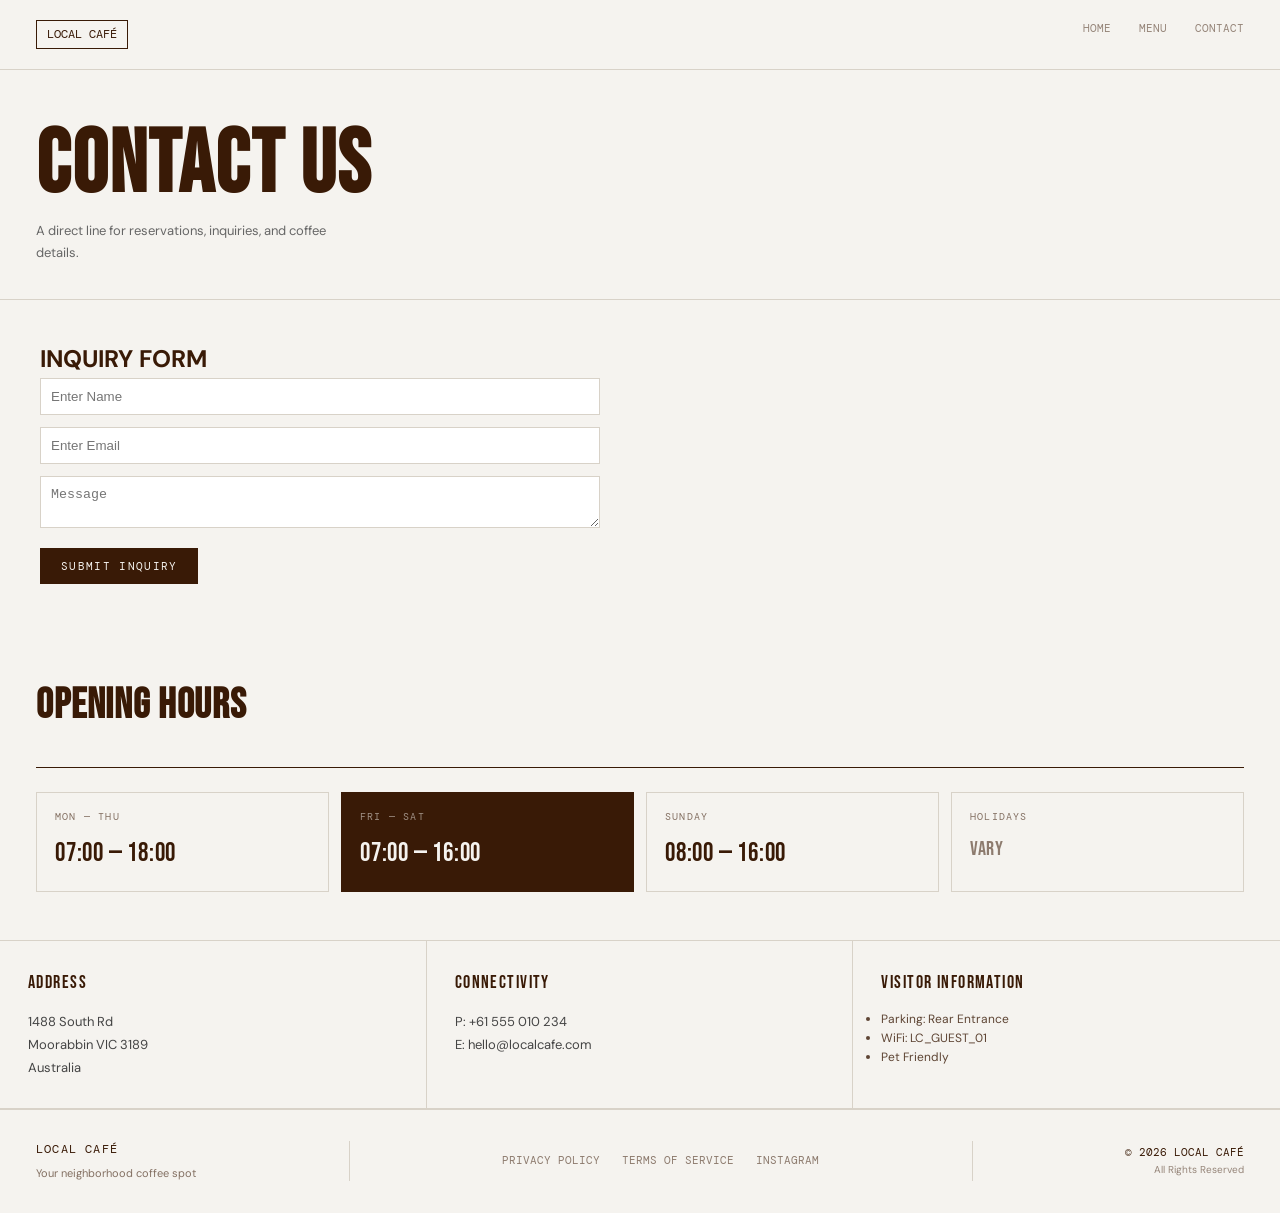
==== contact.html @ 8ab83c42 "first commit" ====
<!DOCTYPE html>
<html lang="en">
<head>
  <meta charset="UTF-8" />
  <meta name="viewport" content="width=device-width, initial-scale=1.0"/>
  <title>Contact - Local Café</title>

  <link rel="preconnect" href="https://fonts.googleapis.com">
  <link rel="preconnect" href="https://fonts.gstatic.com" crossorigin>
  <link href="https://fonts.googleapis.com/css2?family=Bebas+Neue&family=DM+Mono&family=DM+Sans&display=swap" rel="stylesheet">

  <link rel="stylesheet" href="style.css">
</head>

<body>

<div id="page-contact">

  <!-- NAV -->
  <nav>
    <div class="nav-logo">Local Café</a></div>
    <div class="nav-links">
      <a href="./index.html">Home</a>
      <a href="./menu.html">Menu</a>
      <a href="./contact.html" class="active">Contact</a>
    </div>
  </nav>

  <main>

    <div class="page-header">
      <div class="page-header-left">
        <h1>CONTACT US</h1>
        <p>A direct line for reservations, inquiries, and coffee details.</p>
      </div>
    </div>

    <div class="contact-grid">
      <!-- FORM -->
      <div class="inquiry-panel">
        <h2>INQUIRY FORM</h2>

        <input class="form-control" placeholder="Enter Name">
        <input class="form-control" placeholder="Enter Email">
        <textarea class="form-control" placeholder="Message"></textarea>

        <button class="btn btn-dark">Submit Inquiry</button>
      </div>

      <!-- MAP -->
      <div class="map-panel">
        <div class="map-placeholder">
          <!-- Map would be embedded here -->
           <iframe 
            src="https://www.google.com/maps?q=Moorabbin%20VIC&output=embed"
            width="100%" 
            height="300" 
            style="border:0;"
            allowfullscreen>
            </iframe>
        </div>
      </div>
    </div>

        <!-- Hours -->
    <section class="hours-section">
      <div class="hours-header">
        <h2>OPENING HOURS</h2>
      </div>

      <div class="hours-rule"></div>

      <div class="hours-grid">
        <div class="hours-card">
          <div class="hours-day">Mon — Thu</div>
          <div class="hours-time">07:00 — 18:00</div>
        </div>

        <div class="hours-card highlight">
          <div class="hours-day">Fri — Sat</div>
          <div class="hours-time">07:00 — 16:00</div>
        </div>

        <div class="hours-card">
          <div class="hours-day">Sunday</div>
          <div class="hours-time">08:00 — 16:00</div>
        </div>

        <div class="hours-card">
          <div class="hours-day">Holidays</div>
          <div class="hours-time" style="font-size:20px;opacity:0.55;">Vary</div>
        </div>
      </div>
    </section>

   <!-- Info Row -->
    <div class="contact-info-row">
      <div class="info-card">
        <div class="info-card-title">ADDRESS</div>
        <address>
          1488 South Rd<br>
          Moorabbin VIC 3189<br>
          Australia
        </address>
      </div>
      <div class="info-card">
        <div class="info-card-title">CONNECTIVITY</div>
        <p>
          P: +61 555 010 234<br>
          E: hello@localcafe.com
        </p>
      </div>
      <div class="info-card">
        <div class="info-card-title">Visitor Information</div>
        <ul class="bullet-list">
          <li>Parking: Rear Entrance</li>
          <li>WiFi: LC_GUEST_01</li>
          <li>Pet Friendly</li>
        </ul>
      </div>
    </div>
  </main>

 <!-- FOOTER -->
<footer class="footer">
  
  <div class="footer-left">
    <div class="footer-logo">Local Café</div>
    <p class="footer-tag">Your neighborhood coffee spot</p>
  </div>

  <div class="footer-divider"></div>

  <div class="footer-center">
    <a href="#">Privacy Policy</a>
    <a href="#">Terms of Service</a>
    <a href="#">Instagram</a>
  </div>

  <div class="footer-divider"></div>

  <div class="footer-right">
    <div class="footer-copy">© 2026 Local Café</div>
    <div class="footer-small">All Rights Reserved</div>
  </div>

</footer>

</div>

</body>
</html>
---- style.css ----
*, *::before, *::after {
  box-sizing: border-box;
  margin: 0;
  padding: 0;
}


:root {
  --black: #391a06;
  --white: #f5f3ef;
  --cream: #bcad97;
  --border: #d8d2c8;

  --mono: 'DM Mono', monospace;
  --sans: 'DM Sans', sans-serif;
  --display: 'Bebas Neue', sans-serif;
}

/* BASE + ANIMATION */
body {
  font-family: var(--sans);
  background: var(--white);
  color: var(--black);
  line-height: 1.6;
  animation: fadeIn 0.8s ease-in;
}

@keyframes fadeIn {
  from { opacity: 0; transform: translateY(10px); }
  to { opacity: 1; transform: translateY(0); }
}

/* NAV (smooth hover) */
nav {
  display: flex;
  justify-content: space-between;
  padding: 20px 36px;
  border-bottom: 1px solid var(--border);
  position: sticky;
  top: 0;
  background: var(--white);
  z-index: 10;
}

.nav-logo {
  font-family: var(--mono);
  font-size: 12px;
  border: 1px solid var(--black);
  padding: 4px 10px;
  text-transform: uppercase;
}

.nav-links {
  display: flex;
  gap: 28px;
}

.nav-links a {
  text-decoration: none;
  font-size: 11px;
  text-transform: uppercase;
  font-family: var(--mono);
  color: var(--black);
  opacity: 0.5;
  transition: all 0.3s ease;
  position: relative;
}

.nav-links a:hover {
  opacity: 1;
}

.nav-links a::after {
  content: "";
  position: absolute;
  left: 0;
  bottom: -4px;
  width: 0%;
  height: 1px;
  background: var(--black);
  transition: 0.3s;
}

.nav-links a:hover::after {
  width: 100%;
}

/* HERO (image + zoom effect) */
.hero {
  display: grid;
  grid-template-columns: 1fr 1fr;
  border-bottom: 1px solid var(--border);
  overflow: hidden;
}

.hero-left {
  padding: 70px;
}

.hero-left h1 {
  font-family: var(--display);
  font-size: clamp(70px, 8vw, 120px);
  line-height: 0.9;
}

.hero-tagline {
  background: var(--black);
  color: var(--white);
  display: inline-block;
  padding: 6px 12px;
  font-size: 11px;
  margin-top: 12px;
}

/* HERO IMAGE */
.hero-right {
  background: url('./images/IMG_005.jpg');
  background-size: cover;
  background-position: center;
  transition: transform 0.6s ease;
}

.hero-right:hover {
  transform: scale(1.05);
}

@media (max-width: 768px) {

  .hero {
    grid-template-columns: 1fr;
  }

  .hero-left {
    padding: 30px;
    text-align: center;
  }

  .hero-left h1 {
    font-size: clamp(42px, 10vw, 70px);
  }

  .hero-right {
    height: 280px;
    transform: none;
  }
}

/* SECTIONS (hover lift) */
.about-section,
.hours-section,
.menu-section,
.contact-grid {
  transition: transform 0.3s ease;
}

.about-section:hover,
.menu-section:hover {
  transform: translateY(-3px);
}

/* ABOUT IMAGE*/
.about-section {
  display: grid;
  grid-template-columns: 1fr 1fr;
  border-bottom: 1px solid var(--border);
}

.about-img {
  background: url('./images/IMG_0017.jpg');
  background-size: cover;
  background-position: center;
  min-height: 400px;
}

.about-content {
  padding: 60px;
}

.about-content h2 {
  font-family: var(--display);
  font-size: 55px;
}

@media (max-width: 768px) {

  .about-section {
    grid-template-columns: 1fr;
  }

  .about-content {
    padding: 24px;
  }

  .about-content h2 {
    font-size: 36px;
  }

  .about-img {
    min-height: 250px;
  }
}

/*HOURS (card hover) */
    /* Hours Section */
    .hours-section {
      padding: 48px 36px;
      border-bottom: 1px solid var(--border);
    }

    .hours-header {
      display: flex;
      align-items: baseline;
      justify-content: space-between;
      margin-bottom: 28px;
    }

    .hours-header h2 {
      font-family: var(--display);
      font-size: 42px;
      letter-spacing: 0.02em;
    }

    .hours-updated {
      font-family: var(--mono);
      font-size: 10px;
      letter-spacing: 0.1em;
      text-transform: uppercase;
      opacity: 0.45;
    }

    .hours-rule {
      height: 1px;
      background: var(--black);
      margin-bottom: 24px;
    }

    .hours-grid {
      display: grid;
      grid-template-columns: repeat(4, 1fr);
      gap: 12px;
    }

    .hours-card {
      border: 1px solid var(--border);
      padding: 16px 18px;
    }

    .hours-card.highlight {
      background: var(--black);
      color: var(--white);
      border-color: var(--black);
    }

    .hours-day {
      font-family: var(--mono);
      font-size: 10px;
      letter-spacing: 0.12em;
      text-transform: uppercase;
      opacity: 0.6;
      margin-bottom: 8px;
    }

    .hours-time {
      font-family: var(--display);
      font-size: 26px;
      letter-spacing: 0.03em;
    }

    .hours-card.highlight .hours-day { opacity: 0.55; }

  @media (max-width: 768px) {
  .hours-grid {
    grid-template-columns: repeat(2, 1fr);
  }
  .hours-header {
    flex-direction: column;
    align-items: flex-start;
    gap: 10px;
  }
  .hours-card {
    padding: 14px;
  }
  .hours-time {
    font-size: 22px;
  }
}

 /* CTA Banner */
    .cta-banner {
      background: var(--black);
      color: var(--white);
      padding: 72px 36px;
      text-align: center;
      display: flex;
      flex-direction: column;
      align-items: center;
      gap: 20px;
    }

    .cta-banner h2 {
      font-family: var(--display);
      font-size: clamp(42px, 7vw, 80px);
      letter-spacing: 0.04em;
    }

    .cta-banner p {
      font-size: 14px;
      opacity: 0.65;
      max-width: 380px;
      line-height: 1.7;
    }
      .cta-btn-group { display: flex; gap: 12px; flex-wrap: wrap; justify-content: center; }
  .btn {
      font-family: var(--mono);
      font-size: 11px;
      letter-spacing: 0.12em;
      text-transform: uppercase;
      padding: 12px 24px;
      border: 1px solid currentColor;
      cursor: pointer;
      text-decoration: none;
      transition: background 0.2s, color 0.2s;
      display: inline-block;
    }

    .btn-primary {
      background: var(--white);
      color: var(--black);
      border-color: var(--white);
    }
    .btn-primary:hover { background: var(--cream); }

    .btn-outline {
      background: transparent;
      color: var(--white);
      border-color: rgba(255,255,255,0.4);
    }
    .btn-outline:hover { border-color: var(--white); background: rgba(255,255,255,0.08); }

    .btn-dark {
      background: var(--black);
      color: var(--white);
      border-color: var(--black);
    }
    .btn-dark:hover { background: #333; }

    .btn-sm {
      font-family: var(--mono);
      font-size: 10px;
      letter-spacing: 0.1em;
      text-transform: uppercase;
      padding: 6px 14px;
      border: 1px solid var(--border);
      cursor: pointer;
      background: transparent;
      transition: background 0.15s;
    }
    .btn-sm:hover { background: var(--cream); }
    
/* MENU (image cards) */
.menu-grid-4 {
  display: grid;
  grid-template-columns: repeat(4, 1fr);
}

.menu-grid-3 {
  display: grid;
  grid-template-columns: repeat(3, 1fr);
}

.menu-card {
  border: 1px solid var(--border);
  padding: 18px;
  transition: 0.3s ease;
  background: white;
}

.menu-card:hover {
  transform: translateY(-6px);
  box-shadow: 0 10px 20px rgba(0,0,0,0.08);
}

/* MENU IMAGES */
  .page-header {
      padding: 52px 36px 36px;
      border-bottom: 1px solid var(--border);
      display: flex;
      align-items: flex-end;
      justify-content: space-between;
      gap: 24px;
    }
 
    .page-header-left h1 {
      font-family: var(--display);
      font-size: clamp(52px, 8vw, 88px);
      line-height: 1;
      letter-spacing: 0.02em;
    }
 
    .page-header-left p {
      font-size: 13px;
      color: #666;
      max-width: 320px;
      margin-top: 10px;
      line-height: 1.65;
    }
 
    .menu-section {
      padding: 48px 36px;
      border-bottom: 1px solid var(--border);
    }
 
    .menu-section-title {
      font-family: var(--display);
      font-size: 28px;
      letter-spacing: 0.06em;
      margin-bottom: 4px;
    }
 
    .menu-rule { height: 1px; background: var(--black); margin-bottom: 28px; }
 
  /* Coffee cards — 4 col */
    .menu-grid-4 {
      display: grid;
      grid-template-columns: repeat(4, 1fr);
      gap: 1px;
      background: var(--border);
      border: 1px solid var(--border);
}

/* Food cards — 3 col */
    .menu-grid-3 {
      display: grid;
      grid-template-columns: repeat(3, 1fr);
      gap: 1px;
      background: var(--border);
      border: 1px solid var(--border);
}
 
    .menu-card {
      background: var(--white);
      display: flex;
      flex-direction: column;
    }
 
    .menu-card-img {
      aspect-ratio: 4/3;
      background: var(--cream);
      position: relative;
      display: flex;
      align-items: center;
      justify-content: center;
      overflow: hidden;
    }
 
    .menu-card-body { padding: 14px 16px 16px; display: flex; flex-direction: column; gap: 8px; flex: 1; }
 
    .menu-card-top {
      display: flex;
      justify-content: space-between;
      align-items: baseline;
    }
 
    .menu-card-name {
      font-family: var(--display);
      font-size: 18px;
      letter-spacing: 0.04em;
    }
 
    .menu-card-price {
      font-family: var(--mono);
      font-size: 12px;
      letter-spacing: 0.06em;
    }
 
    .menu-card-desc {
      font-size: 12px;
      color: #555;
      line-height: 1.6;
    }
 
    .menu-card-extras { font-size: 11px; color: #555; display: flex; flex-direction: column; gap: 4px; }
    .menu-card-extras span { display: flex; align-items: center; gap: 6px; }
    .menu-card-extras span::before { content: '▪'; font-size: 8px; }
 
    .tag {
      font-family: var(--mono);
      font-size: 9px;
      letter-spacing: 0.12em;
      text-transform: uppercase;
      border: 1px solid var(--border);
      padding: 3px 7px;
      display: inline-block;
      width: fit-content;
    }
 
    .tag-row { display: flex; gap: 6px; flex-wrap: wrap; margin-top: 2px; }


  @media (max-width: 768px) {
    .menu-grid-4 {
      grid-template-columns: repeat(2, 1fr);
    }
    .menu-grid-3 {
      grid-template-columns: repeat(1, 1fr);
    }
    }

    /* Gallery */
    .about-gallery{
    text-align:center;
    padding:60px 20px;
    }

    .gallery-grid{
    display:grid;
    grid-template-columns:repeat(4,1fr);
    gap:15px;
    margin-top:30px;
    padding:0 10%;
    }

    .gallery-grid img{
    width:100%;
    height:180px;
    object-fit:cover;
    }
 
    /* Dietary notice */
    .dietary-notice {
      margin: 0 36px 48px;
      border: 1px solid var(--border);
      padding: 40px 36px;
      text-align: center;
      display: flex;
      flex-direction: column;
      align-items: center;
      gap: 14px;
    }
 
    .dietary-notice h3 {
      font-family: var(--display);
      font-size: 24px;
      letter-spacing: 0.08em;
    }
 
    .dietary-notice p {
      font-size: 13px;
      color: #555;
      max-width: 400px;
      line-height: 1.7;
    }
/* Info cards row */
    .contact-info-row {
      display: grid;
      grid-template-columns: 1fr 1fr 1fr;
      border-bottom: 1px solid var(--border);
    }
    .info-card {
      padding: 28px 28px;
      border-right: 1px solid var(--border);
    }
 
    .info-card:last-child { border-right: none; }
 
    .info-card-title {
      font-family: var(--display);
      font-size: 18px;
      letter-spacing: 0.08em;
      margin-bottom: 12px;
    }
 
    .info-card p, .info-card address {
      font-size: 13px;
      line-height: 1.8;
      font-style: normal;
      color: #444;
    }
 
    .info-card .bullet-list li {
      font-size: 12px;
      opacity: 0.8;
    }

@media (max-width: 768px) {

  .contact-info-row {
    grid-template-columns: 1fr;
  }

  .info-card {
    border-right: none;
    border-bottom: 1px solid var(--border);
  }

  .info-card:last-child {
    border-bottom: none;
  }

  .info-card {
    padding: 20px;
  }

  .info-card-title {
    font-size: 16px;
  }

  .info-card p,
  .info-card address {
    font-size: 12px;
  }
}

/* CONTACT */
.contact-grid {
  display: grid;
  grid-template-columns: 1fr 1fr;
}

.inquiry-panel {
  padding: 40px;
}

.form-control {
  width: 100%;
  padding: 10px;
  margin-bottom: 12px;
  border: 1px solid var(--border);
  transition: 0.3s;
}

.form-control:focus {
  outline: none;
  border-color: var(--black);
}

/* MAP */
.map-panel {
  background-size: cover;
  background-position: center;
  transition: transform 0.5s;
}

.map-panel:hover {
  transform: scale(1.02);
}

@media (max-width: 768px) {

  .contact-grid {
    grid-template-columns: 1fr;
  }

  .inquiry-panel {
    padding: 24px;
  }

  .form-control {
    font-size: 14px;
  }

  .map-panel {
    height: 250px;
    transform: none;
  }
}

/* BUTTONS */
.btn {
  padding: 10px 20px;
  border: 1px solid var(--black);
  text-decoration: none;
  display: inline-block;
  transition: 0.3s ease;
}

.btn:hover {
  background: var(--black);
  color: white;
}
/* Testimonials section */
#testimonials {
  background-color: #F5F1EC;
  padding: 60px 20px;
  margin-top: 50px;
}

/* Section title */
.section-title {
  font-size: 28px;
  margin-bottom: 40px;
}

/* Layout for cards */
.testimonial-wrapper {
  display: flex;
  gap: 25px;
  justify-content: center;
  flex-wrap: wrap;
}

/* Card style */
.testimonial-card {
  background: white;
  padding: 25px;
  width: 280px;
  box-shadow: 0 4px 10px rgba(0,0,0,0.08);
  text-align: center;
}

/* Review text */
.testimonial-card p {
  font-style: italic;
  color: #555;
}

/* Name */
.testimonial-card h4 {
  margin-top: 20px;
  color: #4B2E2B;
}
/* FOOTER MAIN */
footer.footer {
  display: flex;
  align-items: center;
  justify-content: space-between;

  padding: 30px 36px;
  border-top: 1px solid var(--border);
  background: var(--white);
}

/* LEFT */
.footer-left {
  display: flex;
  flex-direction: column;
  gap: 6px;
}

.footer-logo {
  font-family: var(--mono);
  font-size: 12px;
  text-transform: uppercase;
  letter-spacing: 0.1em;
}

.footer-tag {
  font-size: 11px;
  opacity: 0.6;
}

/* CENTER LINKS */
.footer-center {
  display: flex;
  gap: 22px;
  align-items: center;
}

.footer-center a {
  font-size: 11px;
  font-family: var(--mono);
  text-transform: uppercase;
  text-decoration: none;
  color: var(--black);
  opacity: 0.55;
  transition: 0.3s;
}

.footer-center a:hover {
  opacity: 1;
  transform: translateY(-2px);
}

/* RIGHT */
.footer-right {
  text-align: right;
}

.footer-copy {
  font-size: 11px;
  font-family: var(--mono);
  text-transform: uppercase;
}

.footer-small {
  font-size: 10px;
  opacity: 0.5;
}

/* DIVIDER */
.footer-divider {
  width: 1px;
  height: 40px;
  background: var(--border);
  margin: 0 20px;
}

/* MOBILE */
@media (max-width: 768px) {
  footer.footer {
    flex-direction: column;
    gap: 16px;
    text-align: center;
  }

  .footer-divider {
    display: none;
  }

  .footer-right {
    text-align: center;
  }
}
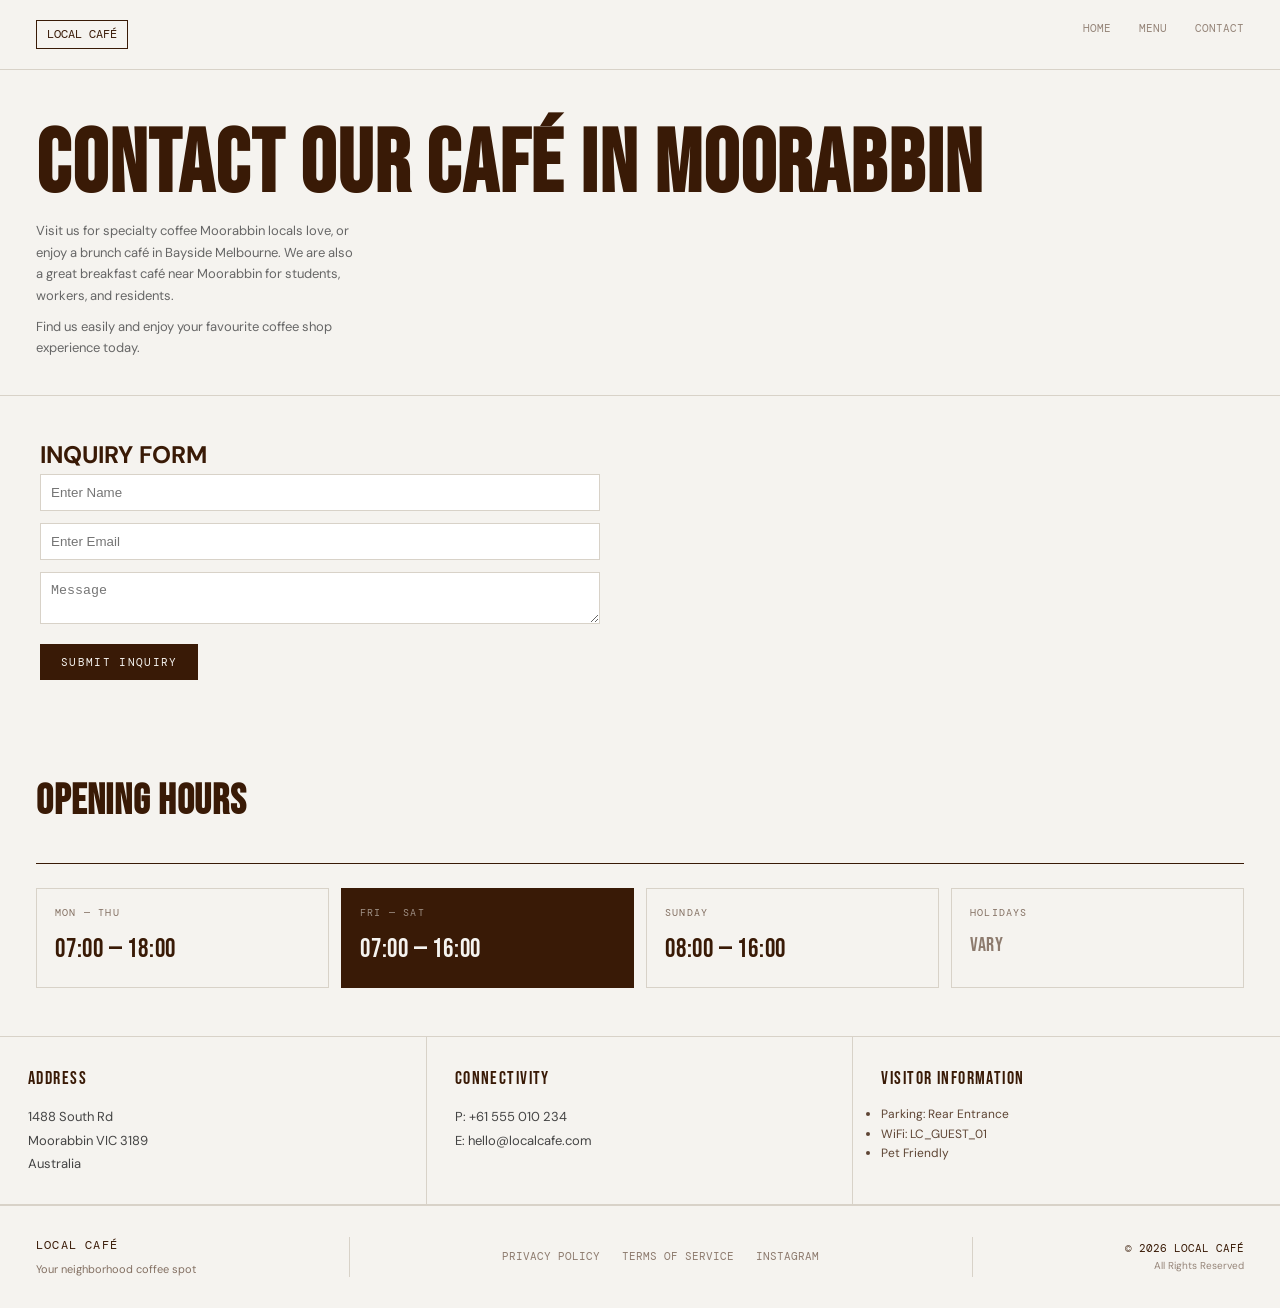
==== commit 5d9be734: "seo keywords" ====
--- a/contact.html
+++ b/contact.html
@@ -9,7 +9,17 @@
   <link rel="preconnect" href="https://fonts.gstatic.com" crossorigin>
   <link href="https://fonts.googleapis.com/css2?family=Bebas+Neue&family=DM+Mono&family=DM+Sans&display=swap" rel="stylesheet">
 
-  <link rel="stylesheet" href="style.css">
+  <link rel="stylesheet" href="./style.css">
+
+ <!-- Google tag (gtag.js) -->
+<script async src="https://www.googletagmanager.com/gtag/js?id=G-DY2CH483L8"></script>
+<script>
+  window.dataLayer = window.dataLayer || [];
+  function gtag(){dataLayer.push(arguments);}
+  gtag('js', new Date());
+
+  gtag('config', 'G-DY2CH483L8');
+</script>
 </head>
 
 <body>
@@ -30,8 +40,9 @@
 
     <div class="page-header">
       <div class="page-header-left">
-        <h1>CONTACT US</h1>
-        <p>A direct line for reservations, inquiries, and coffee details.</p>
+        <h1>Contact Our Café in Moorabbin</h1>
+        <p>Visit us for specialty coffee Moorabbin locals love, or enjoy a brunch café in Bayside Melbourne. We are also a great breakfast café near Moorabbin for students, workers, and residents.</p>
+        <p>Find us easily and enjoy your favourite coffee shop experience today.</p>
       </div>
     </div>
 
--- a/style.css
+++ b/style.css
@@ -117,12 +117,8 @@
   background: url('./images/IMG_005.jpg');
   background-size: cover;
   background-position: center;
-  transition: transform 0.6s ease;
-}
-
-.hero-right:hover {
-  transform: scale(1.05);
-}
+}
+
 
 @media (max-width: 768px) {
 
